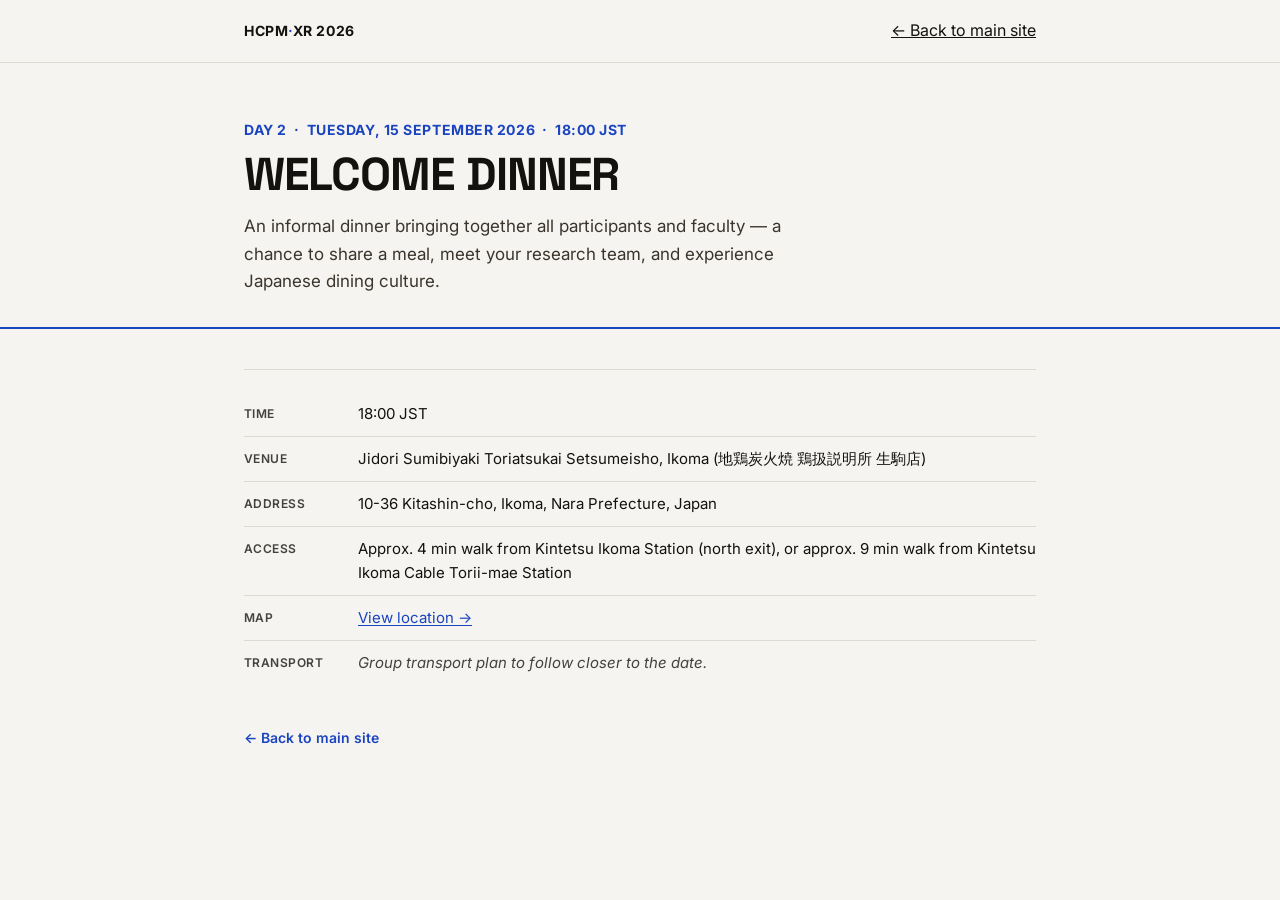
==== dinner.html @ 3155daf4 "Update dinner.html" ====
<!DOCTYPE html>
<html lang="en">
<head>
<meta charset="UTF-8" />
<meta name="viewport" content="width=device-width, initial-scale=1.0" />
<title>Welcome Dinner — HCPM Summer School 2026</title>
<meta name="description" content="Details for the HCPM Summer School Welcome Dinner — Tuesday, 15 September 2026, 18:00 JST, Ikoma, Japan." />
<link rel="preconnect" href="https://fonts.googleapis.com" />
<link rel="preconnect" href="https://fonts.gstatic.com" crossorigin />
<link href="https://fonts.googleapis.com/css2?family=Space+Grotesk:wght@700&family=Inter:wght@400;500;600;700&display=swap" rel="stylesheet" />
<style>
  :root {
    --paper:   #F5F4F0;
    --ink:     #141210;
    --blue:    #1A44C0;
    --hair:    #DDDAD3;
    --muted:   #44423E;
    --max:     840px;
    --display: "Space Grotesk", system-ui, sans-serif;
    --body:    "Inter", system-ui, sans-serif;
  }
  *, *::before, *::after { box-sizing: border-box; margin: 0; padding: 0; }
  html { scroll-behavior: smooth; }
  body {
    background: var(--paper); color: var(--ink);
    font-family: var(--body); line-height: 1.6;
    -webkit-font-smoothing: antialiased;
  }
  .wrap { max-width: var(--max); margin: 0 auto; padding: 0 24px; }
  a { color: inherit; }
  .tag { font-family: var(--body); font-size: 14px; font-weight: 500; letter-spacing: .02em; color: var(--muted); }

  /* ---- MINIMAL NAV ---- */
  nav { border-bottom: 1px solid var(--hair); }
  .nav-in { display: flex; align-items: center; justify-content: space-between; height: 62px; }
  .brand { font-family: var(--body); font-weight: 700; letter-spacing: .04em; font-size: 14px; text-decoration: none; }
  .brand .dot { color: var(--blue); }
  .back-link { text-decoration: none; transition: color .2s; }
  .back-link:hover { color: var(--ink); }

  /* ---- PAGE HEADER ---- */
  .page-head { padding: 56px 0 32px; border-bottom: 2px solid var(--blue); }
  .page-head .sc-tag { font-family: var(--body); font-size: 14px; color: var(--blue); font-weight: 700; letter-spacing: .04em; text-transform: uppercase; margin-bottom: 10px; }
  .page-head h1 {
    font-family: var(--display); font-weight: 700; text-transform: uppercase;
    font-size: clamp(30px, 5vw, 46px); letter-spacing: -.02em; line-height: 1;
  }
  .page-head p { max-width: 560px; margin-top: 16px; font-size: 17px; color: #3A342C; }

  /* ---- DETAILS ---- */
  .details-section { padding: 40px 0 80px; }
  .venue-info { border-top: 1px solid var(--hair); padding-top: 22px; }
  .venue-info div { display: flex; gap: 14px; font-size: 15px; padding: 10px 0; border-bottom: 1px solid var(--hair); }
  .venue-info div:last-child { border-bottom: none; }
  .venue-info .k { font-weight: 600; color: var(--muted); min-width: 100px; flex-shrink: 0; text-transform: uppercase; font-size: 12px; letter-spacing: .04em; padding-top: 2px; }
  .venue-info a { color: var(--blue); text-decoration: underline; text-underline-offset: 2px; }
  .venue-info em { color: var(--muted); font-style: italic; }

  .back-bottom { margin-top: 40px; }
  .back-bottom a { font-family: var(--body); font-size: 14px; font-weight: 600; color: var(--blue); text-decoration: none; }
  .back-bottom a:hover { text-decoration: underline; }
</style>
</head>
<body>
<!-- ── MINIMAL NAV ──────────────────────────────────────────────────────── -->
<nav>
  <div class="wrap nav-in">
    <a class="brand" href="index.html" aria-label="Home">HCPM<span class="dot">·</span>XR 2026</a>
    <a href="index.html#schedule" onclick="window.close();">← Back to main site</a>
  </div>
</nav>

<!-- ── PAGE HEADER ──────────────────────────────────────────────────────── -->
<header class="page-head">
  <div class="wrap">
    <div class="sc-tag">Day 2 &nbsp;·&nbsp; Tuesday, 15 September 2026 &nbsp;·&nbsp; 18:00 JST</div>
    <h1>Welcome Dinner</h1>
    <p>An informal dinner bringing together all participants and faculty — a chance to share a meal, meet your research team, and experience Japanese dining culture.</p>
  </div>
</header>

<!-- ── DETAILS ──────────────────────────────────────────────────────────── -->
<section class="details-section">
  <div class="wrap">
    <div class="venue-info">
      <div><span class="k">Time</span><span>18:00 JST</span></div>
      <div><span class="k">Venue</span><span>Jidori Sumibiyaki Toriatsukai Setsumeisho, Ikoma (地鶏炭火焼 鶏扱説明所 生駒店)</span></div>
      <div><span class="k">Address</span><span>10-36 Kitashin-cho, Ikoma, Nara Prefecture, Japan</span></div>
      <div><span class="k">Access</span><span>Approx. 4 min walk from Kintetsu Ikoma Station (north exit), or approx. 9 min walk from Kintetsu Ikoma Cable Torii-mae Station</span></div>
      <div><span class="k">Map</span><a href="https://toriatsukaisetumeisyoikoma.owst.jp/en/map" target="_blank" rel="noopener">View location →</a></div>
      <div><span class="k">Transport</span><em>Group transport plan to follow closer to the date.</em></div>
    </div>
    <div class="back-bottom">
      <a href="index.html#schedule">← Back to main site</a>
    </div>
  </div>
</section>
</body>
</html>
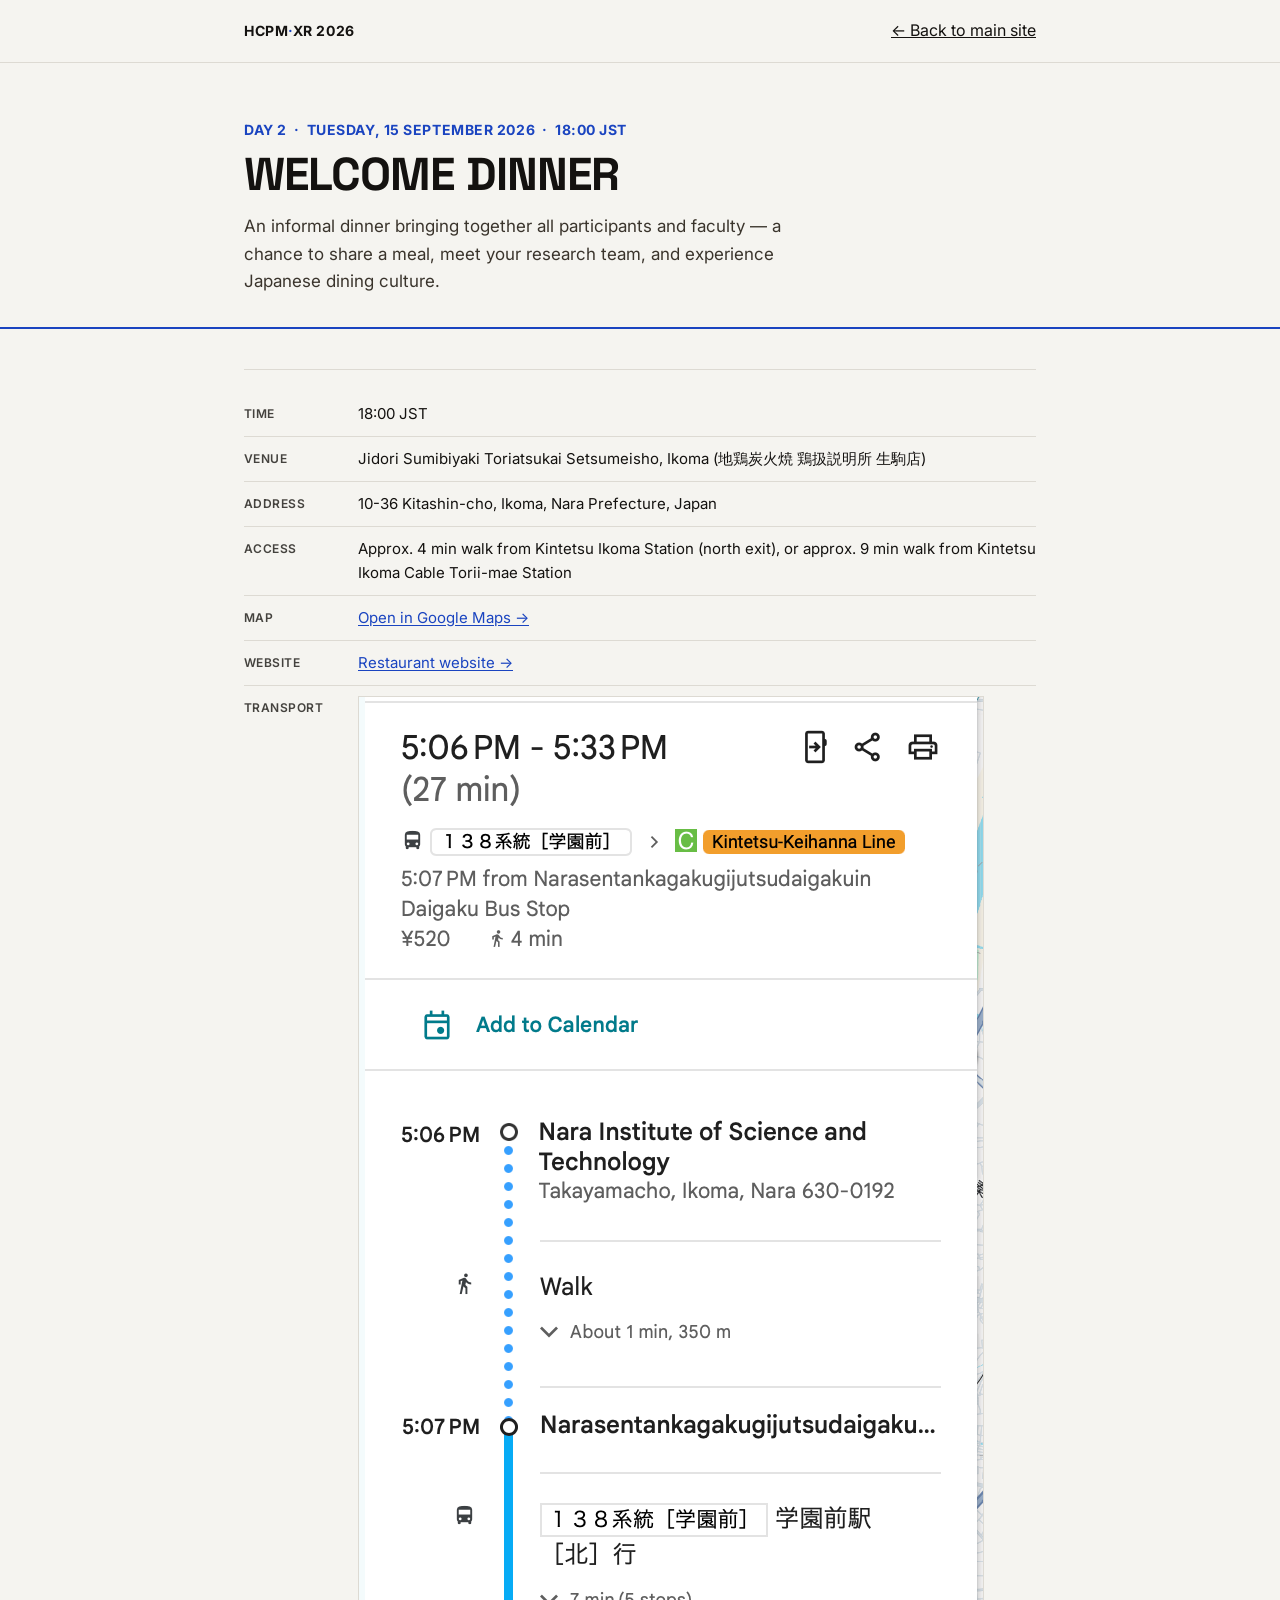
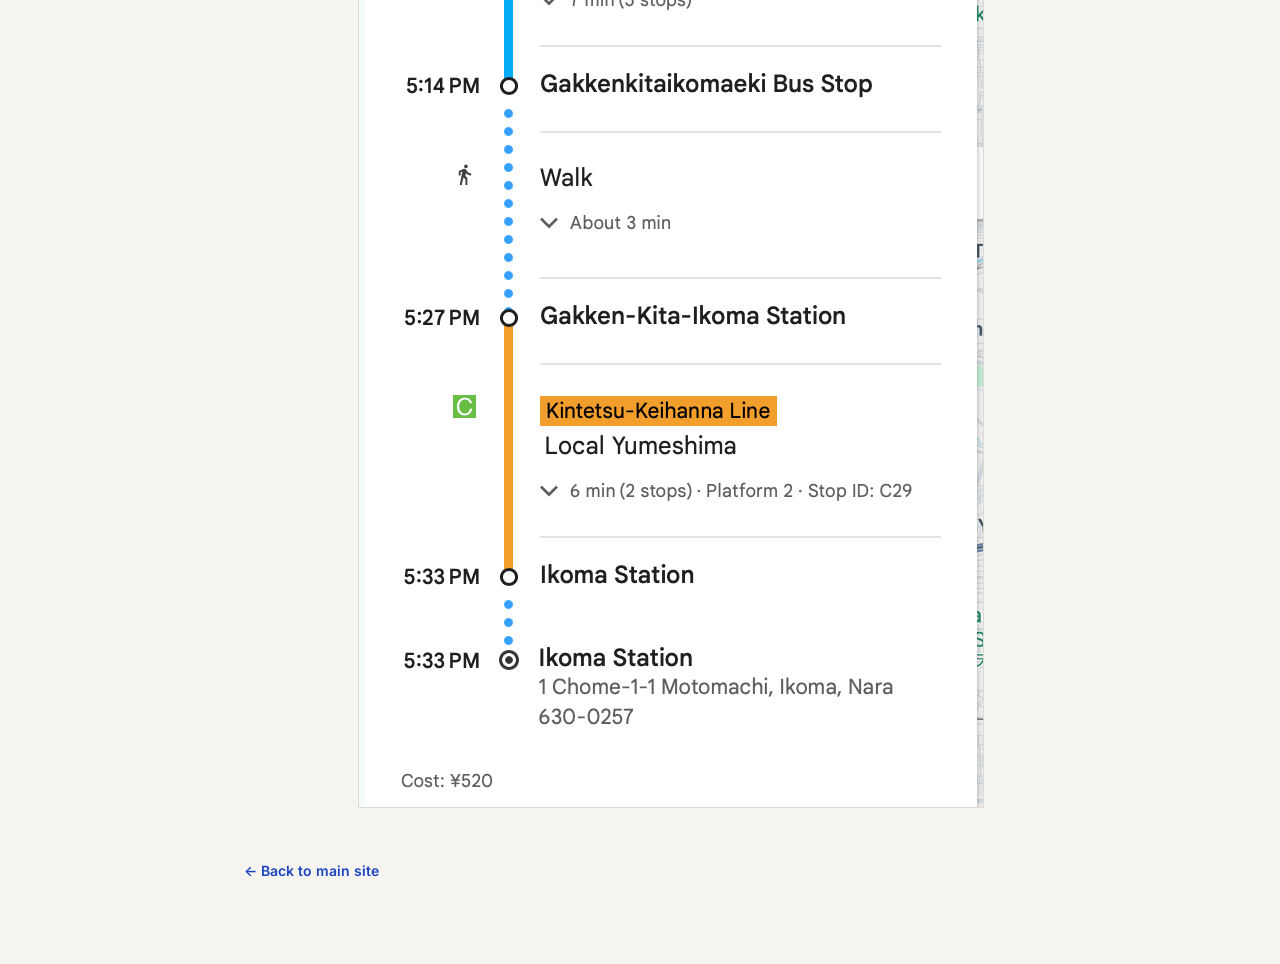
==== commit 05d5001f: "Update dinner.html" ====
--- a/dinner.html
+++ b/dinner.html
@@ -29,7 +29,6 @@
   .wrap { max-width: var(--max); margin: 0 auto; padding: 0 24px; }
   a { color: inherit; }
   .tag { font-family: var(--body); font-size: 14px; font-weight: 500; letter-spacing: .02em; color: var(--muted); }
-
   /* ---- MINIMAL NAV ---- */
   nav { border-bottom: 1px solid var(--hair); }
   .nav-in { display: flex; align-items: center; justify-content: space-between; height: 62px; }
@@ -37,7 +36,6 @@
   .brand .dot { color: var(--blue); }
   .back-link { text-decoration: none; transition: color .2s; }
   .back-link:hover { color: var(--ink); }
-
   /* ---- PAGE HEADER ---- */
   .page-head { padding: 56px 0 32px; border-bottom: 2px solid var(--blue); }
   .page-head .sc-tag { font-family: var(--body); font-size: 14px; color: var(--blue); font-weight: 700; letter-spacing: .04em; text-transform: uppercase; margin-bottom: 10px; }
@@ -46,7 +44,6 @@
     font-size: clamp(30px, 5vw, 46px); letter-spacing: -.02em; line-height: 1;
   }
   .page-head p { max-width: 560px; margin-top: 16px; font-size: 17px; color: #3A342C; }
-
   /* ---- DETAILS ---- */
   .details-section { padding: 40px 0 80px; }
   .venue-info { border-top: 1px solid var(--hair); padding-top: 22px; }
@@ -55,7 +52,7 @@
   .venue-info .k { font-weight: 600; color: var(--muted); min-width: 100px; flex-shrink: 0; text-transform: uppercase; font-size: 12px; letter-spacing: .04em; padding-top: 2px; }
   .venue-info a { color: var(--blue); text-decoration: underline; text-underline-offset: 2px; }
   .venue-info em { color: var(--muted); font-style: italic; }
-
+  .venue-info img { max-width: 100%; height: auto; border: 1px solid var(--hair); }
   .back-bottom { margin-top: 40px; }
   .back-bottom a { font-family: var(--body); font-size: 14px; font-weight: 600; color: var(--blue); text-decoration: none; }
   .back-bottom a:hover { text-decoration: underline; }
@@ -69,7 +66,6 @@
     <a href="index.html#schedule" onclick="window.close();">← Back to main site</a>
   </div>
 </nav>
-
 <!-- ── PAGE HEADER ──────────────────────────────────────────────────────── -->
 <header class="page-head">
   <div class="wrap">
@@ -78,7 +74,6 @@
     <p>An informal dinner bringing together all participants and faculty — a chance to share a meal, meet your research team, and experience Japanese dining culture.</p>
   </div>
 </header>
-
 <!-- ── DETAILS ──────────────────────────────────────────────────────────── -->
 <section class="details-section">
   <div class="wrap">
@@ -87,11 +82,12 @@
       <div><span class="k">Venue</span><span>Jidori Sumibiyaki Toriatsukai Setsumeisho, Ikoma (地鶏炭火焼 鶏扱説明所 生駒店)</span></div>
       <div><span class="k">Address</span><span>10-36 Kitashin-cho, Ikoma, Nara Prefecture, Japan</span></div>
       <div><span class="k">Access</span><span>Approx. 4 min walk from Kintetsu Ikoma Station (north exit), or approx. 9 min walk from Kintetsu Ikoma Cable Torii-mae Station</span></div>
-      <div><span class="k">Map</span><a href="https://toriatsukaisetumeisyoikoma.owst.jp/en/map" target="_blank" rel="noopener">View location →</a></div>
-      <div><span class="k">Transport</span><em>Group transport plan to follow closer to the date.</em></div>
+      <div><span class="k">Map</span><a href="https://www.google.com/maps/search/?api=1&query=34.6942961,135.6977369" target="_blank" rel="noopener">Open in Google Maps →</a></div>
+      <div><span class="k">Website</span><a href="https://toriatsukaisetumeisyoikoma.owst.jp/en/" target="_blank" rel="noopener">Restaurant website →</a></div>
+      <div><span class="k">Transport</span><img src="images/dinner-bus.png" alt="Dinner bus transport plan" /></div>
     </div>
     <div class="back-bottom">
-      <a href="index.html#schedule">← Back to main site</a>
+      <a href="index.html#schedule" onclick="window.close();">← Back to main site</a>
     </div>
   </div>
 </section>
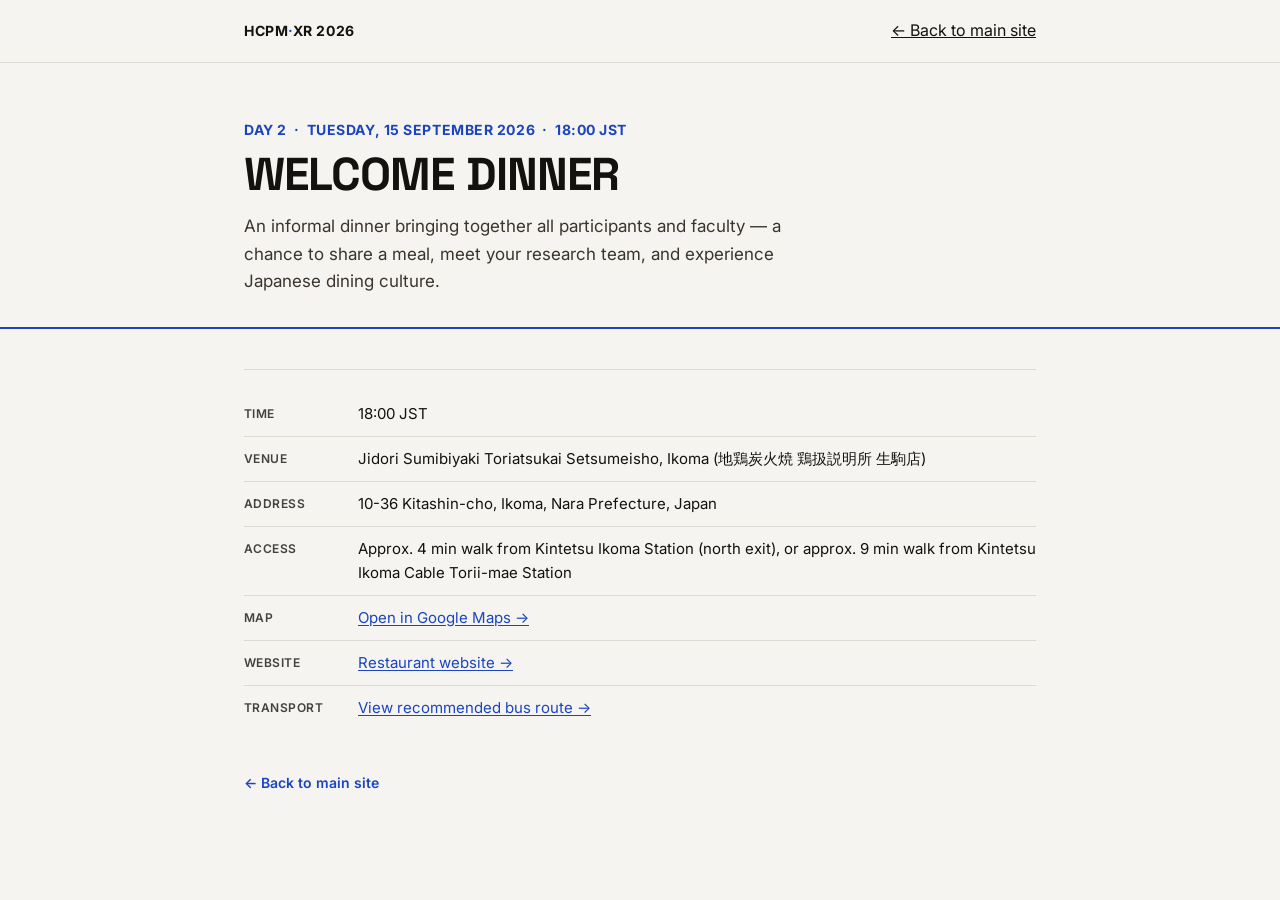
==== commit 5aa18599: "Update dinner.html" ====
--- a/dinner.html
+++ b/dinner.html
@@ -52,7 +52,6 @@
   .venue-info .k { font-weight: 600; color: var(--muted); min-width: 100px; flex-shrink: 0; text-transform: uppercase; font-size: 12px; letter-spacing: .04em; padding-top: 2px; }
   .venue-info a { color: var(--blue); text-decoration: underline; text-underline-offset: 2px; }
   .venue-info em { color: var(--muted); font-style: italic; }
-  .venue-info img { max-width: 100%; height: auto; border: 1px solid var(--hair); }
   .back-bottom { margin-top: 40px; }
   .back-bottom a { font-family: var(--body); font-size: 14px; font-weight: 600; color: var(--blue); text-decoration: none; }
   .back-bottom a:hover { text-decoration: underline; }
@@ -84,8 +83,7 @@
       <div><span class="k">Access</span><span>Approx. 4 min walk from Kintetsu Ikoma Station (north exit), or approx. 9 min walk from Kintetsu Ikoma Cable Torii-mae Station</span></div>
       <div><span class="k">Map</span><a href="https://www.google.com/maps/search/?api=1&query=34.6942961,135.6977369" target="_blank" rel="noopener">Open in Google Maps →</a></div>
       <div><span class="k">Website</span><a href="https://toriatsukaisetumeisyoikoma.owst.jp/en/" target="_blank" rel="noopener">Restaurant website →</a></div>
-      <div><span class="k">Transport</span><img src="images/dinner-bus.png" alt="Dinner bus transport plan" /></div>
-    </div>
+<div><span class="k">Transport</span><a href="images/dinner-bus.png" target="_blank" rel="noopener">View recommended bus route →</a></div>    </div>
     <div class="back-bottom">
       <a href="index.html#schedule" onclick="window.close();">← Back to main site</a>
     </div>
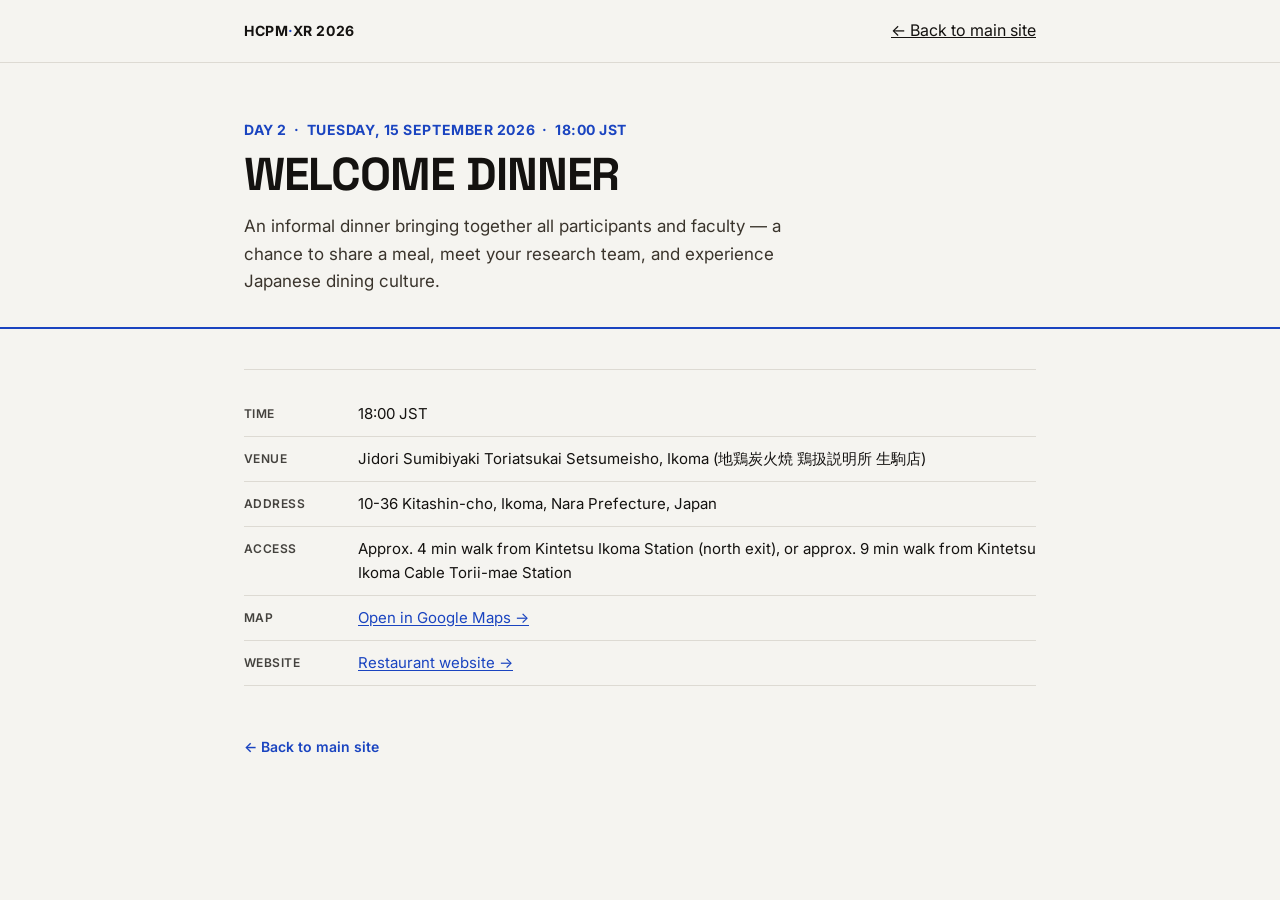
==== commit 7d4e1494: "Update dinner.html" ====
--- a/dinner.html
+++ b/dinner.html
@@ -81,9 +81,8 @@
       <div><span class="k">Venue</span><span>Jidori Sumibiyaki Toriatsukai Setsumeisho, Ikoma (地鶏炭火焼 鶏扱説明所 生駒店)</span></div>
       <div><span class="k">Address</span><span>10-36 Kitashin-cho, Ikoma, Nara Prefecture, Japan</span></div>
       <div><span class="k">Access</span><span>Approx. 4 min walk from Kintetsu Ikoma Station (north exit), or approx. 9 min walk from Kintetsu Ikoma Cable Torii-mae Station</span></div>
-      <div><span class="k">Map</span><a href="https://www.google.com/maps/search/?api=1&query=34.6942961,135.6977369" target="_blank" rel="noopener">Open in Google Maps →</a></div>
+      <div><span class="k">Map</span><a href="https://maps.app.goo.gl/GZdrA2Q1QSvfUfZN6" target="_blank" rel="noopener">Open in Google Maps →</a></div>
       <div><span class="k">Website</span><a href="https://toriatsukaisetumeisyoikoma.owst.jp/en/" target="_blank" rel="noopener">Restaurant website →</a></div>
-<div><span class="k">Transport</span><a href="images/dinner-bus.png" target="_blank" rel="noopener">View recommended bus route →</a></div>    </div>
     <div class="back-bottom">
       <a href="index.html#schedule" onclick="window.close();">← Back to main site</a>
     </div>
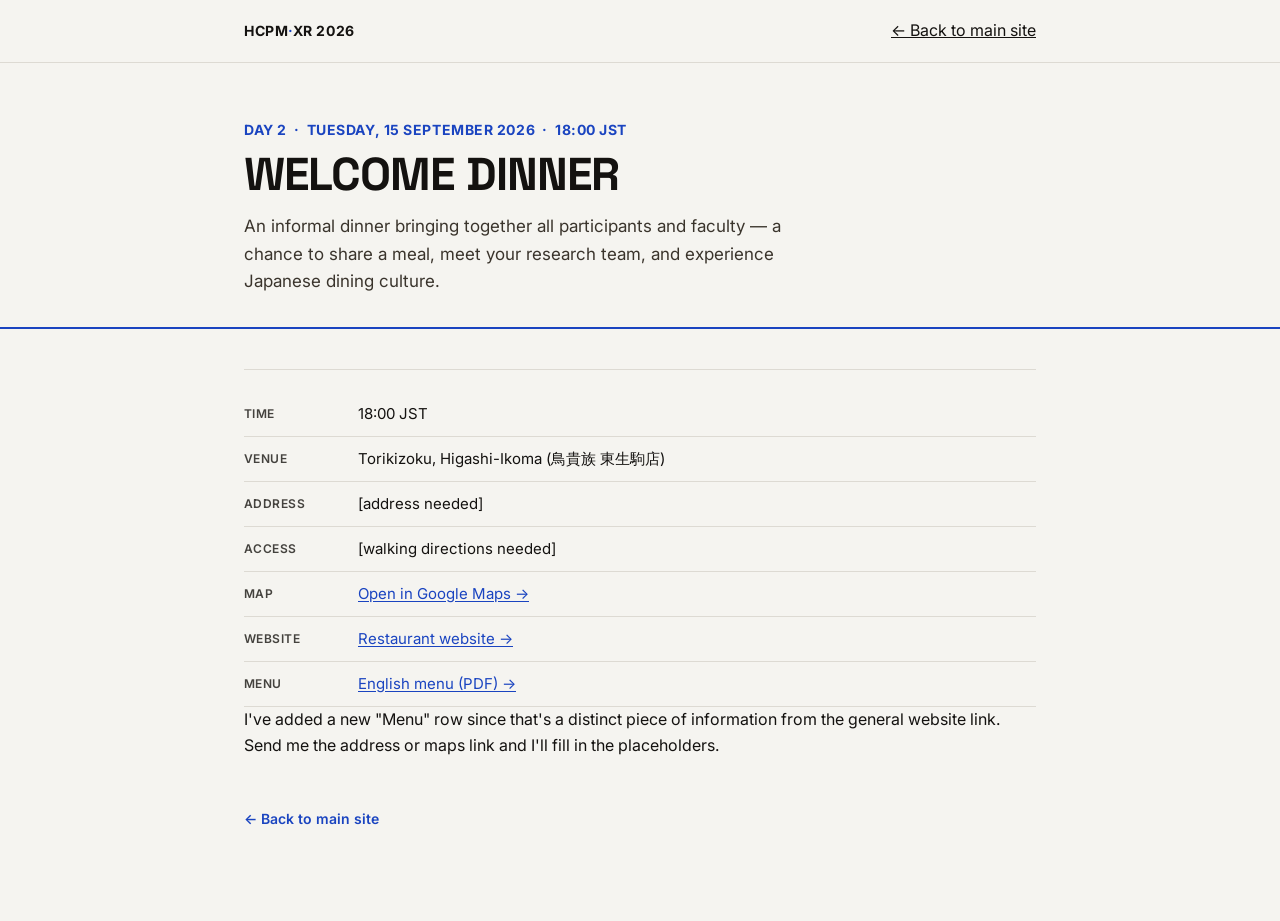
==== commit 4f458e8c: "Update dinner.html" ====
--- a/dinner.html
+++ b/dinner.html
@@ -78,11 +78,14 @@
   <div class="wrap">
     <div class="venue-info">
       <div><span class="k">Time</span><span>18:00 JST</span></div>
-      <div><span class="k">Venue</span><span>Jidori Sumibiyaki Toriatsukai Setsumeisho, Ikoma (地鶏炭火焼 鶏扱説明所 生駒店)</span></div>
-      <div><span class="k">Address</span><span>10-36 Kitashin-cho, Ikoma, Nara Prefecture, Japan</span></div>
-      <div><span class="k">Access</span><span>Approx. 4 min walk from Kintetsu Ikoma Station (north exit), or approx. 9 min walk from Kintetsu Ikoma Cable Torii-mae Station</span></div>
-      <div><span class="k">Map</span><a href="https://maps.app.goo.gl/GZdrA2Q1QSvfUfZN6" target="_blank" rel="noopener">Open in Google Maps →</a></div>
-      <div><span class="k">Website</span><a href="https://toriatsukaisetumeisyoikoma.owst.jp/en/" target="_blank" rel="noopener">Restaurant website →</a></div>
+<div><span class="k">Venue</span><span>Torikizoku, Higashi-Ikoma (鳥貴族 東生駒店)</span></div>
+<div><span class="k">Address</span><span>[address needed]</span></div>
+<div><span class="k">Access</span><span>[walking directions needed]</span></div>
+<div><span class="k">Map</span><a href="[Google Maps link needed]" target="_blank" rel="noopener">Open in Google Maps →</a></div>
+<div><span class="k">Website</span><a href="https://torikizoku.co.jp" target="_blank" rel="noopener">Restaurant website →</a></div>
+<div><span class="k">Menu</span><a href="https://torikizoku.co.jp/assets/uploads/2026/08/menu_en.pdf" target="_blank" rel="noopener">English menu (PDF) →</a></div>
+
+I've added a new "Menu" row since that's a distinct piece of information from the general website link. Send me the address or maps link and I'll fill in the placeholders.
     <div class="back-bottom">
       <a href="index.html#schedule" onclick="window.close();">← Back to main site</a>
     </div>
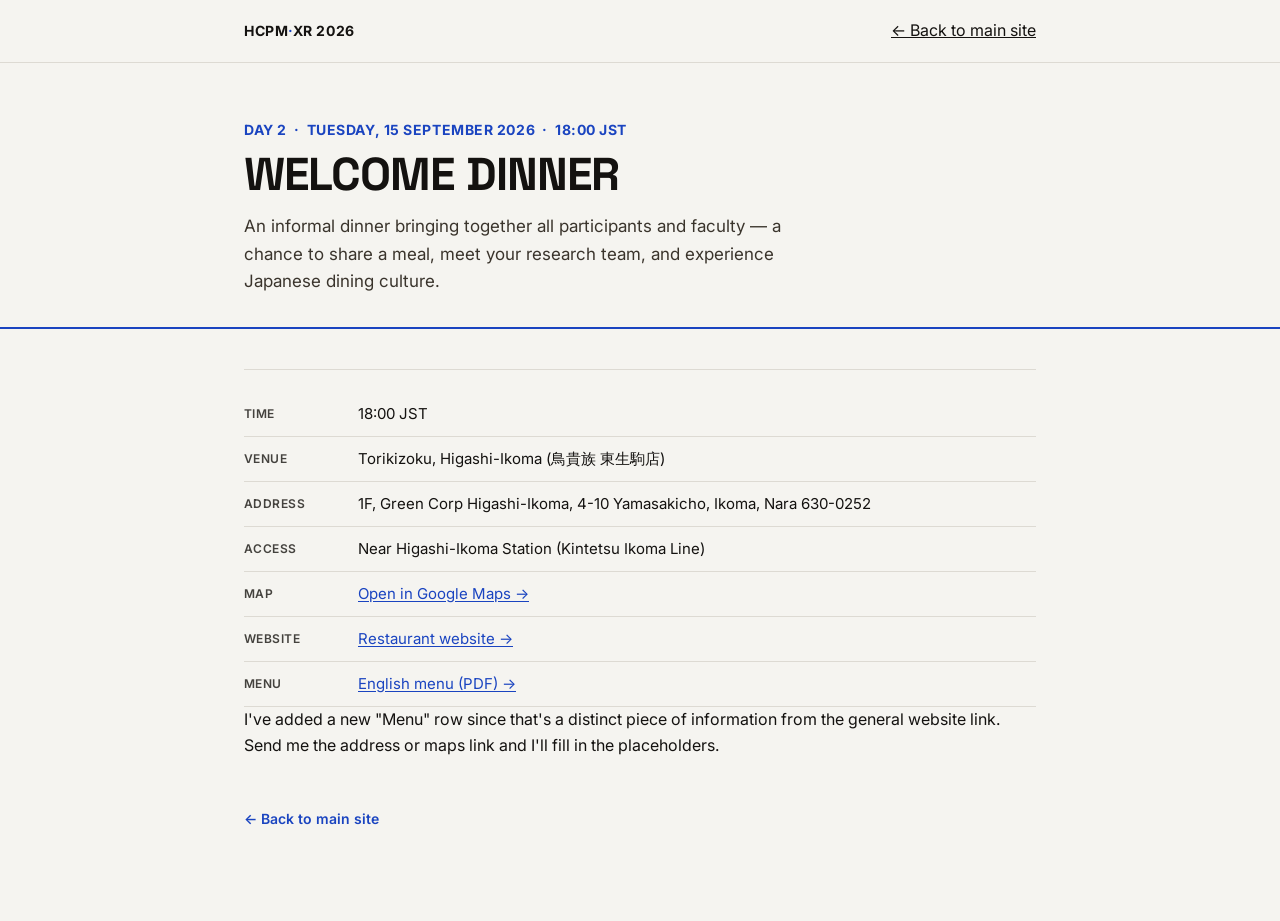
==== commit 3509da56: "Update dinner.html" ====
--- a/dinner.html
+++ b/dinner.html
@@ -79,9 +79,9 @@
     <div class="venue-info">
       <div><span class="k">Time</span><span>18:00 JST</span></div>
 <div><span class="k">Venue</span><span>Torikizoku, Higashi-Ikoma (鳥貴族 東生駒店)</span></div>
-<div><span class="k">Address</span><span>[address needed]</span></div>
-<div><span class="k">Access</span><span>[walking directions needed]</span></div>
-<div><span class="k">Map</span><a href="[Google Maps link needed]" target="_blank" rel="noopener">Open in Google Maps →</a></div>
+<div><span class="k">Address</span><span>1F, Green Corp Higashi-Ikoma, 4-10 Yamasakicho, Ikoma, Nara 630-0252</span></div>
+<div><span class="k">Access</span><span>Near Higashi-Ikoma Station (Kintetsu Ikoma Line)</span></div>
+<div><span class="k">Map</span><a href="https://share.google/e1qVHC3LMeUyDslAh" target="_blank" rel="noopener">Open in Google Maps →</a></div>
 <div><span class="k">Website</span><a href="https://torikizoku.co.jp" target="_blank" rel="noopener">Restaurant website →</a></div>
 <div><span class="k">Menu</span><a href="https://torikizoku.co.jp/assets/uploads/2026/08/menu_en.pdf" target="_blank" rel="noopener">English menu (PDF) →</a></div>
 
